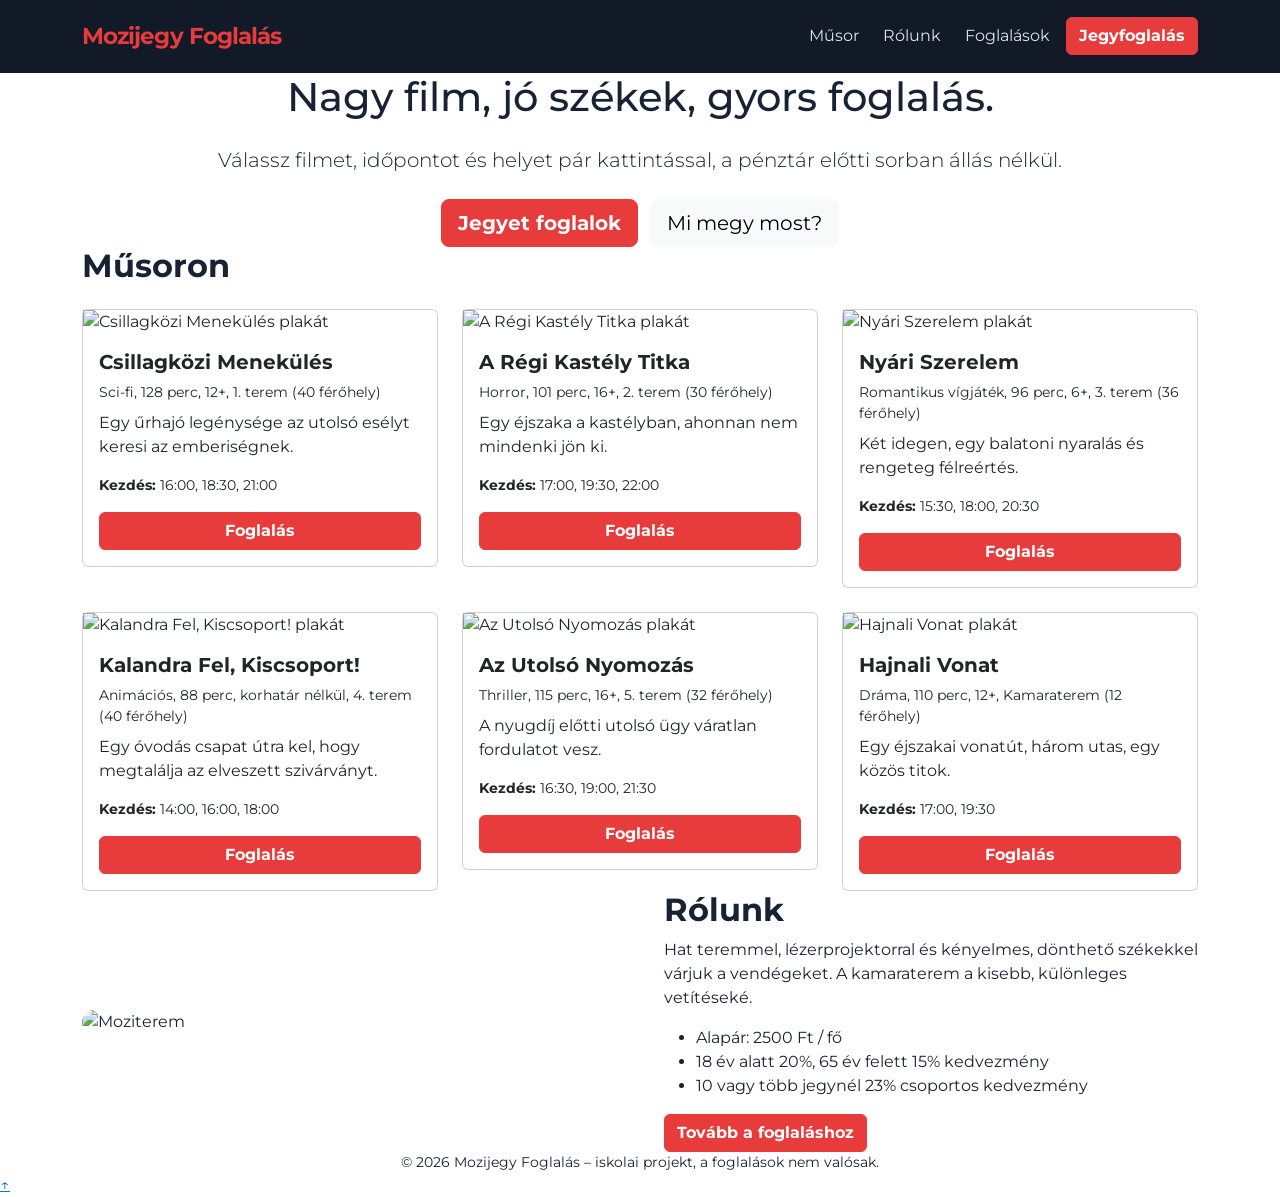
==== index.html @ e31a3217 "10.06 HTML" ====
<!DOCTYPE html>
<html lang="hu">

<head>
  <meta charset="UTF-8">
  <meta name="viewport" content="width=device-width, initial-scale=1.0">
  <title>Mozijegy – Főoldal</title>
  <link href="https://cdn.jsdelivr.net/npm/bootstrap@5.3.8/dist/css/bootstrap.min.css" rel="stylesheet"
    integrity="sha384-sRIl4kxILFvY47J16cr9ZwB07vP4J8+LH7qKQnuqkuIAvNWLzeN8tE5YBujZqJLB" crossorigin="anonymous">
  <link rel="stylesheet" href="urlap.css">
  <link rel="stylesheet" href="stilus.css">
</head>

<body>
  <nav class="navbar navbar-expand-md navbar-dark sticky-top">
    <div class="container">
      <a class="navbar-brand fw-bold" href="index.html"><span>Mozijegy Foglalás</span></a>
      <button class="navbar-toggler" type="button" data-bs-toggle="collapse" data-bs-target="#menu"
        aria-controls="menu" aria-expanded="false" aria-label="Menü megnyitása">
        <span class="navbar-toggler-icon"></span>
      </button>
      <div class="collapse navbar-collapse" id="menu">
        <ul class="navbar-nav ms-auto align-items-md-center gap-md-2">
        <li class="nav-item"><a class="nav-link" href="#musor">Műsor</a></li>
        <li class="nav-item"><a class="nav-link" href="#rolunk">Rólunk</a></li>
        <li class="nav-item"><a class="nav-link" href="foglalasok.html">Foglalások</a></li>
        <li class="nav-item"><a class="btn btn-primary" href="urlap.html">Jegyfoglalás</a></li>
        </ul>
      </div>
    </div>
  </nav>

  <header class="hero text-center">
    <div class="container">
      <h1>Nagy film, jó székek, gyors foglalás.</h1>
      <p class="lead my-4">Válassz filmet, időpontot és helyet pár kattintással, a pénztár előtti sorban állás nélkül.</p>
      <a class="btn btn-primary btn-lg me-2" href="urlap.html">Jegyet foglalok</a>
      <a class="btn btn-light btn-lg" href="#musor">Mi megy most?</a>
    </div>
  </header>

  <section id="musor" class="section-pad sotet-szekcio">
    <div class="container">
      <h2 class="fw-bold mb-4">Műsoron</h2>
      <div class="row g-4" id="filmek"></div>
    </div>
  </section>

  <section id="rolunk" class="section-pad vilagos-szekcio">
    <div class="container">
      <div class="row align-items-center g-5">
        <div class="col-md-6">
          <img class="img-fluid rounded-4" src="https://placehold.co/700x450/182235/ffffff?text=Moziterem" alt="Moziterem">
        </div>
        <div class="col-md-6">
          <h2 class="fw-bold">Rólunk</h2>
          <p>Hat teremmel, lézerprojektorral és kényelmes, dönthető székekkel várjuk a vendégeket. A kamaraterem a kisebb, különleges vetítéseké.</p>
          <ul>
            <li>Alapár: 2500 Ft / fő</li>
            <li>18 év alatt 20%, 65 év felett 15% kedvezmény</li>
            <li>10 vagy több jegynél 23% csoportos kedvezmény</li>
          </ul>
          <a class="btn btn-primary" href="urlap.html">Tovább a foglaláshoz</a>
        </div>
      </div>
    </div>
  </section>

  <footer>
    <div class="container text-center small">© 2026 Mozijegy Foglalás – iskolai projekt, a foglalások nem valósak.</div>
  </footer>

  <a id="felGomb" href="#" aria-label="Az oldal tetejére">&uarr;</a>

  <script>
    const felGomb = document.getElementById("felGomb");
    window.addEventListener("scroll", () => felGomb.classList.toggle("latszik", window.scrollY > 300));

    fetch("filmek.json")
      .then((r) => r.json())
      .then((filmek) => {
        document.getElementById("filmek").innerHTML = filmek.map((f) => `
          <div class="col-sm-6 col-lg-4">
            <div class="card film-card">
              <img src="${f.kep}" alt="${f.cim} plakát">
              <div class="card-body">
                <h5 class="fw-bold">${f.cim}</h5>
                <p class="small text-sotet mb-2">${f.mufaj}, ${f.hossz} perc, ${f.korhatar ? f.korhatar + "+" : "korhatár nélkül"}, ${f.terem} (${f.sorok * f.oszlopok} férőhely)</p>
                <p>${f.leiras}</p>
                <p class="small mb-3"><b>Kezdés:</b> ${f.idopontok.join(", ")}</p>
                <a class="btn btn-primary w-100" href="urlap.html?film=${f.id}">Foglalás</a>
              </div>
            </div>
          </div>`).join("");
      })
      .catch(() => {
        document.getElementById("filmek").innerHTML =
          '<div class="alert alert-danger">A műsor nem tölthető be. Nyisd meg helyi szerverrel (pl. VS Code Live Server).</div>';
      });
  </script>
  <script src="https://cdn.jsdelivr.net/npm/bootstrap@5.3.8/dist/js/bootstrap.bundle.min.js"></script>
</body>

</html>
---- urlap.css ----
@import url('https://fonts.googleapis.com/css2?family=Montserrat:wght@400;500;600;700;800&display=swap');


*{
    box-sizing:border-box
}
.form-page {
    background: #f4f6f9;
}

.form-wrapper,
.results-wrapper {
    padding: 70px 0 100px;
    min-height: calc(100vh - 130px);
}

.form-header {
    margin-bottom: 35px
}

.form-header h1 {
    font-size: 57px;
    font-weight: 800;
    letter-spacing: -.05em
}


.form-card {
    background: #fff;
    border-radius: 20px;
    padding: 35px;
    max-width: 900px;
    margin: auto;
    box-shadow: 0 15px 50px rgba(20, 30, 50, .08)
}

.form-label {
    font-weight: 700
}

.form-control,
.form-select {
    padding: 12px 14px;
    border-radius: 10px
}

.form-control:focus,
.form-select:focus {
    border-color: #e83b3b;

}

.btn-primary {
    background: #e83b3b;
    border-color: #e83b3b;
    font-weight: 700
}

.btn-primary:hover {
    background: #c92d2d;
    border-color: #c92d2d;
    transform: translateY(-2px)
}


html {
    scroll-behavior: smooth
}

body {
    font-family:Montserrat, Arial, Helvetica, sans-serif;
    color: #182235;
    margin: 0;
    background: #fff
}

.navbar {
    background: rgba(11, 18, 32, .97);
    padding: 14px 0
}

.navbar-brand {
    font-size: 1.45rem;
    letter-spacing: -.04em
}

.navbar-brand span {
    color: #e83b3b
}

.nav-link {
    color: #dce3ef
}

.nav-link:hover {
    color: #fff
}

/* Ezt kell a Javascripthez: */
.rejtett {
    display: none;
}


/* Responsivity */
@media (max-width: 992px) {
    .form-card {
        max-width: 95%;
    }
}
@media (max-width: 768px) {
    .form-header h1 {
        font-size: 36px;
    }

    .form-card {
        padding: 20px;
    }

    .form-wrapper,
    .results-wrapper {
        padding: 40px 0 60px;
    }
}
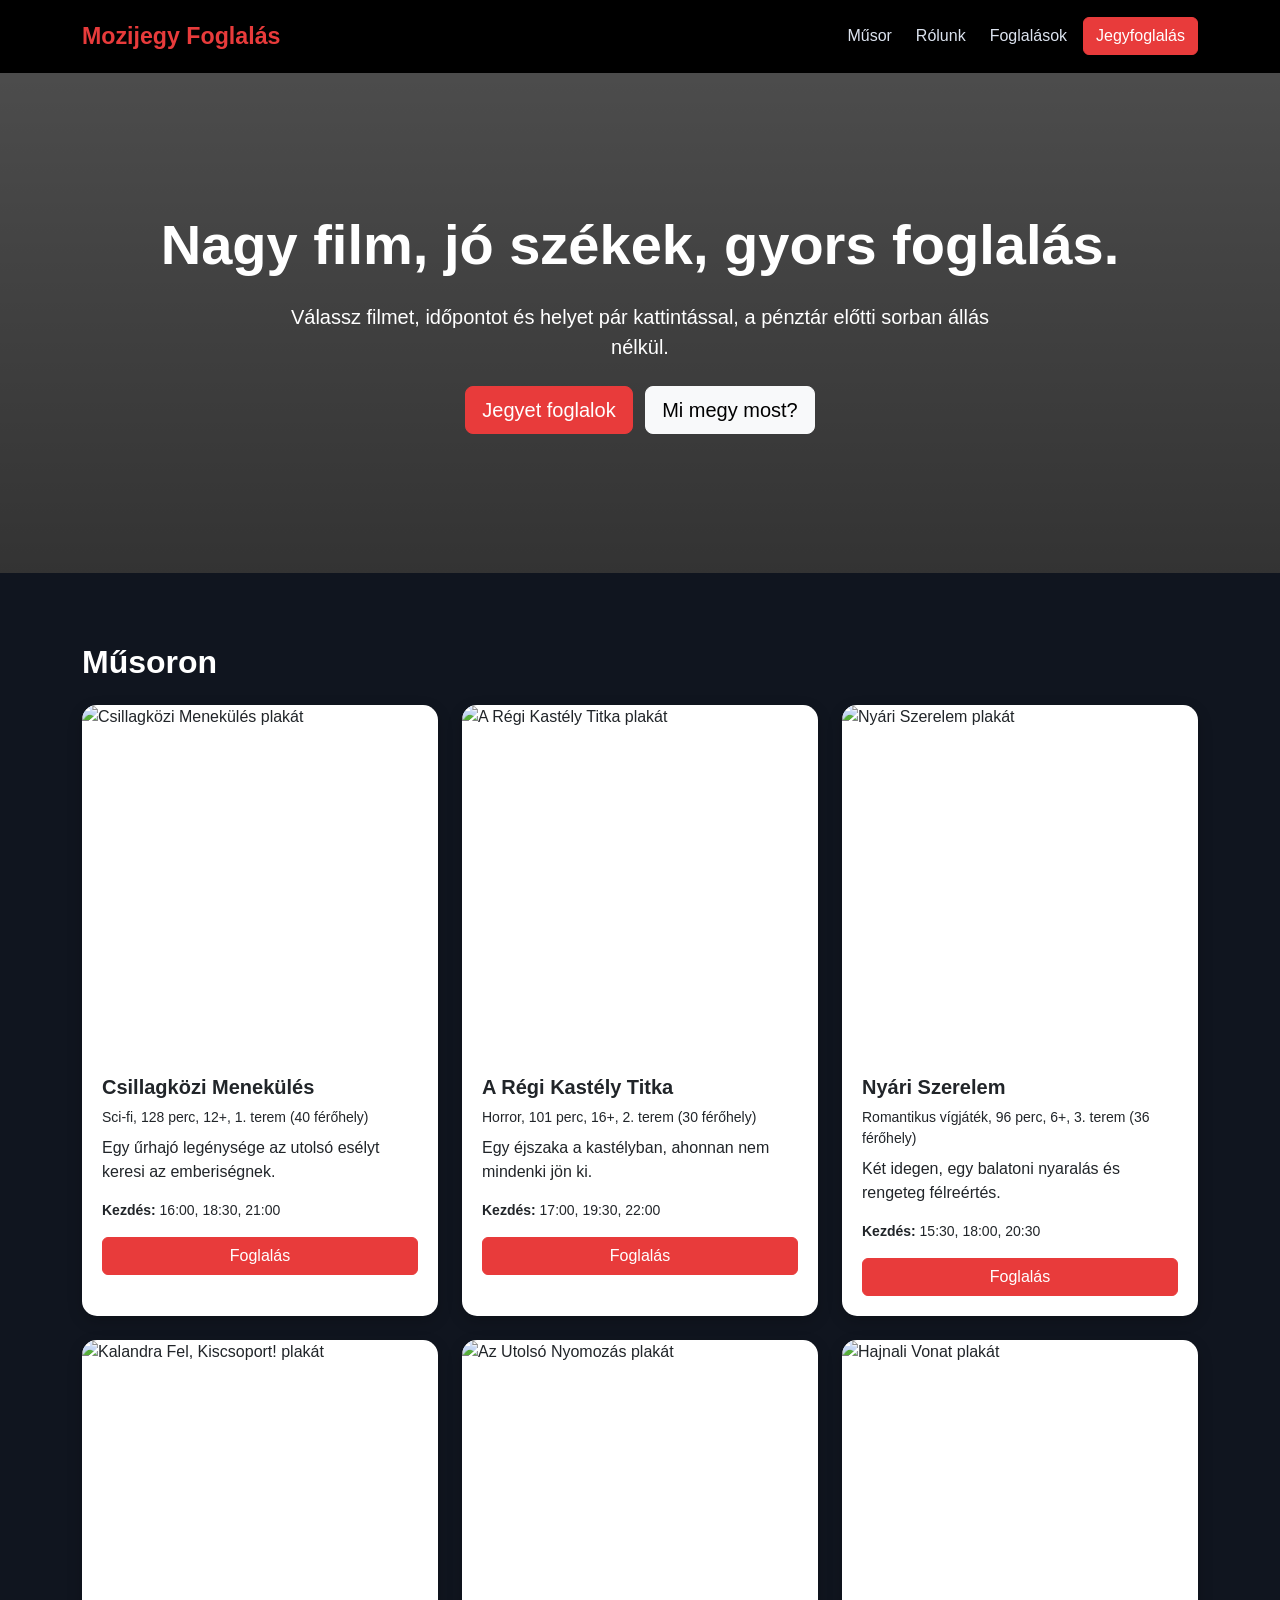
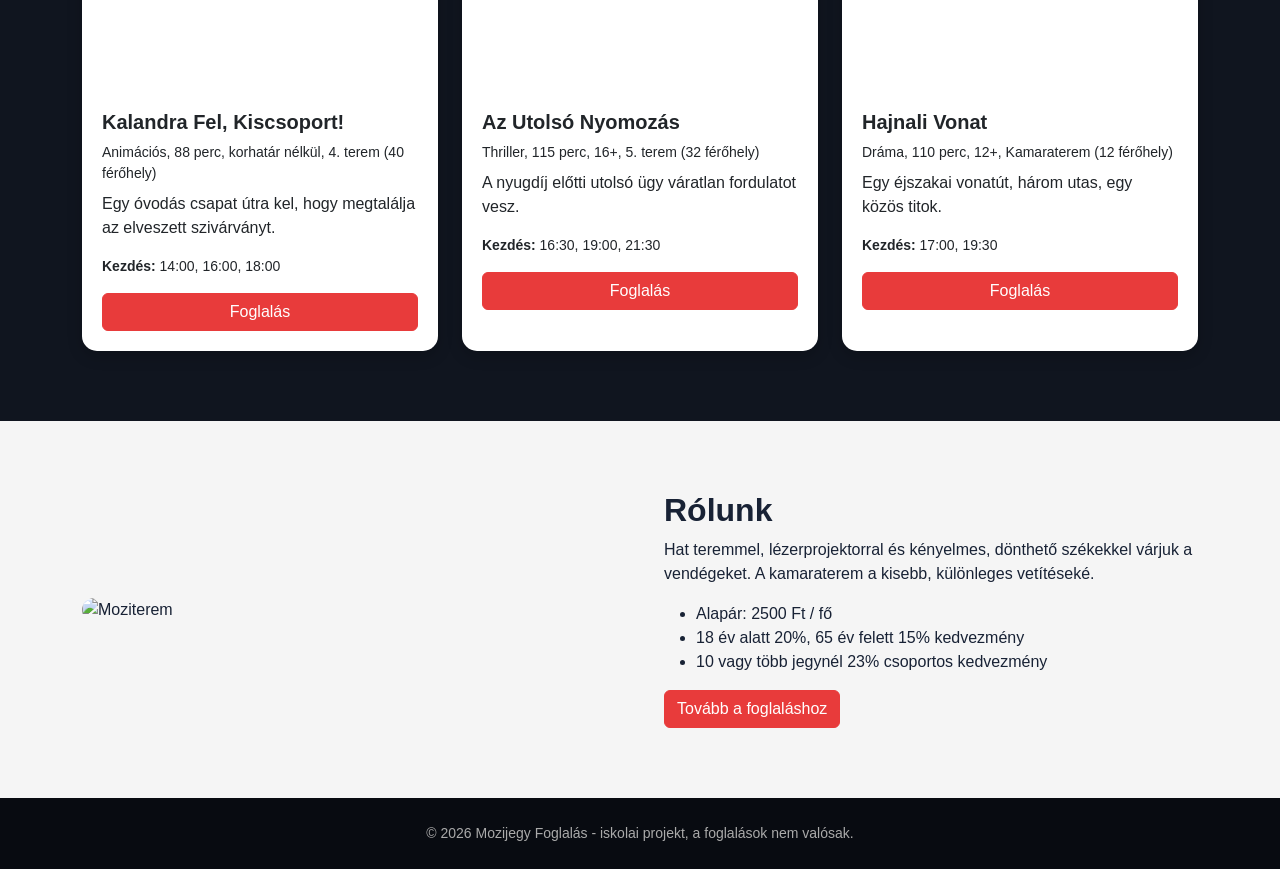
==== commit cd3fdd81: "10-08 Főoldal css-e megvan" ====
--- a/index.html
+++ b/index.html
@@ -4,11 +4,11 @@
 <head>
   <meta charset="UTF-8">
   <meta name="viewport" content="width=device-width, initial-scale=1.0">
-  <title>Mozijegy – Főoldal</title>
+  <title>Mozijegy - Főoldal</title>
   <link href="https://cdn.jsdelivr.net/npm/bootstrap@5.3.8/dist/css/bootstrap.min.css" rel="stylesheet"
     integrity="sha384-sRIl4kxILFvY47J16cr9ZwB07vP4J8+LH7qKQnuqkuIAvNWLzeN8tE5YBujZqJLB" crossorigin="anonymous">
-  <link rel="stylesheet" href="urlap.css">
-  <link rel="stylesheet" href="stilus.css">
+  <link rel="stylesheet" href="index.css">
+  <script src="https://cdn.jsdelivr.net/npm/bootstrap@5.3.8/dist/js/bootstrap.bundle.min.js"></script>
 </head>
 
 <body>
@@ -30,7 +30,7 @@
     </div>
   </nav>
 
-  <header class="hero text-center">
+  <header class="mozi text-center">
     <div class="container">
       <h1>Nagy film, jó székek, gyors foglalás.</h1>
       <p class="lead my-4">Válassz filmet, időpontot és helyet pár kattintással, a pénztár előtti sorban állás nélkül.</p>
@@ -50,7 +50,7 @@
     <div class="container">
       <div class="row align-items-center g-5">
         <div class="col-md-6">
-          <img class="img-fluid rounded-4" src="https://placehold.co/700x450/182235/ffffff?text=Moziterem" alt="Moziterem">
+          <img class="img-fluid rounded-4" src="Moziterem.jpg" alt="Moziterem">
         </div>
         <div class="col-md-6">
           <h2 class="fw-bold">Rólunk</h2>
@@ -67,10 +67,10 @@
   </section>
 
   <footer>
-    <div class="container text-center small">© 2026 Mozijegy Foglalás – iskolai projekt, a foglalások nem valósak.</div>
+    <div class="container text-center small">© 2026 Mozijegy Foglalás - iskolai projekt, a foglalások nem valósak.</div>
   </footer>
 
-  <a id="felGomb" href="#" aria-label="Az oldal tetejére">&uarr;</a>
+  <a id="felGomb" href="#" aria-label="Az oldal tetejére"></a>
 
   <script>
     const felGomb = document.getElementById("felGomb");
@@ -98,7 +98,6 @@
           '<div class="alert alert-danger">A műsor nem tölthető be. Nyisd meg helyi szerverrel (pl. VS Code Live Server).</div>';
       });
   </script>
-  <script src="https://cdn.jsdelivr.net/npm/bootstrap@5.3.8/dist/js/bootstrap.bundle.min.js"></script>
 </body>
 
 </html>
--- a/index.css
+++ b/index.css
@@ -0,0 +1,145 @@
+body {
+    font-family: Montserrat, Arial, Helvetica, sans-serif;
+    color: #182235;
+    margin: 0;
+    background: #fff;
+}
+
+html {
+    scroll-behavior: smooth;
+}
+
+.navbar {
+    background: #000;
+    padding: 14px 0;
+}
+
+.navbar-brand {
+    font-size: 1.45rem;
+}
+
+.navbar-brand span {
+    color: #e83b3b;
+}
+
+.nav-link {
+    color: #dce3ef;
+}
+
+.nav-link:hover {
+    color: #fff;
+}
+
+.btn-primary {
+    background: #e83b3b;
+    border-color: #e83b3b;
+}
+
+.btn-primary:hover {
+    background: #c92f2f;
+    border-color: #c92f2f;
+}
+
+.mozi {
+    min-height: 500px;
+    display: flex;
+    align-items: center;
+    color: white;
+    background: linear-gradient(rgba(0, 0, 0, 0.7), rgba(0, 0, 0, 0.8)), url("Moziterem.jpg") center/cover;
+}
+
+.mozi h1 {
+    font-size: 3.5rem;
+    font-weight: bold;
+}
+
+.mozi .lead {
+    max-width: 750px;
+    margin: 20px auto;
+}
+
+.section-pad {
+    padding: 70px 0;
+}
+
+.sotet-szekcio {
+    background: #10151f;
+    color: white;
+}
+
+.vilagos-szekcio {
+    background: #f5f5f5;
+}
+
+.film-card {
+    height: 100%;
+    border: none;
+    border-radius: 15px;
+    overflow: hidden;
+    box-shadow: 0 5px 15px rgba(0, 0, 0, 0.2);
+}
+
+.film-card:hover {
+    transform: translateY(-5px);
+}
+
+.film-card img {
+    width: 100%;
+    height: 350px;
+    object-fit: cover;
+}
+
+.film-card .card-body {
+    padding: 20px;
+}
+
+
+.vilagos-szekcio img {
+    width: 100%;
+}
+
+footer {
+    background: #080b11;
+    color: #aaa;
+    padding: 25px 0;
+}
+
+#felGomb {
+    position: fixed;
+    right: 20px;
+    bottom: 20px;
+    width: 45px;
+    height: 45px;
+    background: #e83b3b;
+    color: white;
+    text-decoration: none;
+    border-radius: 50%;
+    display: flex;
+    justify-content: center;
+    align-items: center;
+    opacity: 0;
+    visibility: hidden;
+}
+
+#felGomb.latszik {
+    opacity: 1;
+    visibility: visible;
+}
+
+@media (max-width: 768px) {
+    .mozi {
+        min-height: 450px;
+    }
+
+    .mozi h1 {
+        font-size: 2.3rem;
+    }
+
+    .section-pad {
+        padding: 50px 0;
+    }
+
+    .film-card img {
+        height: 300px;
+    }
+}
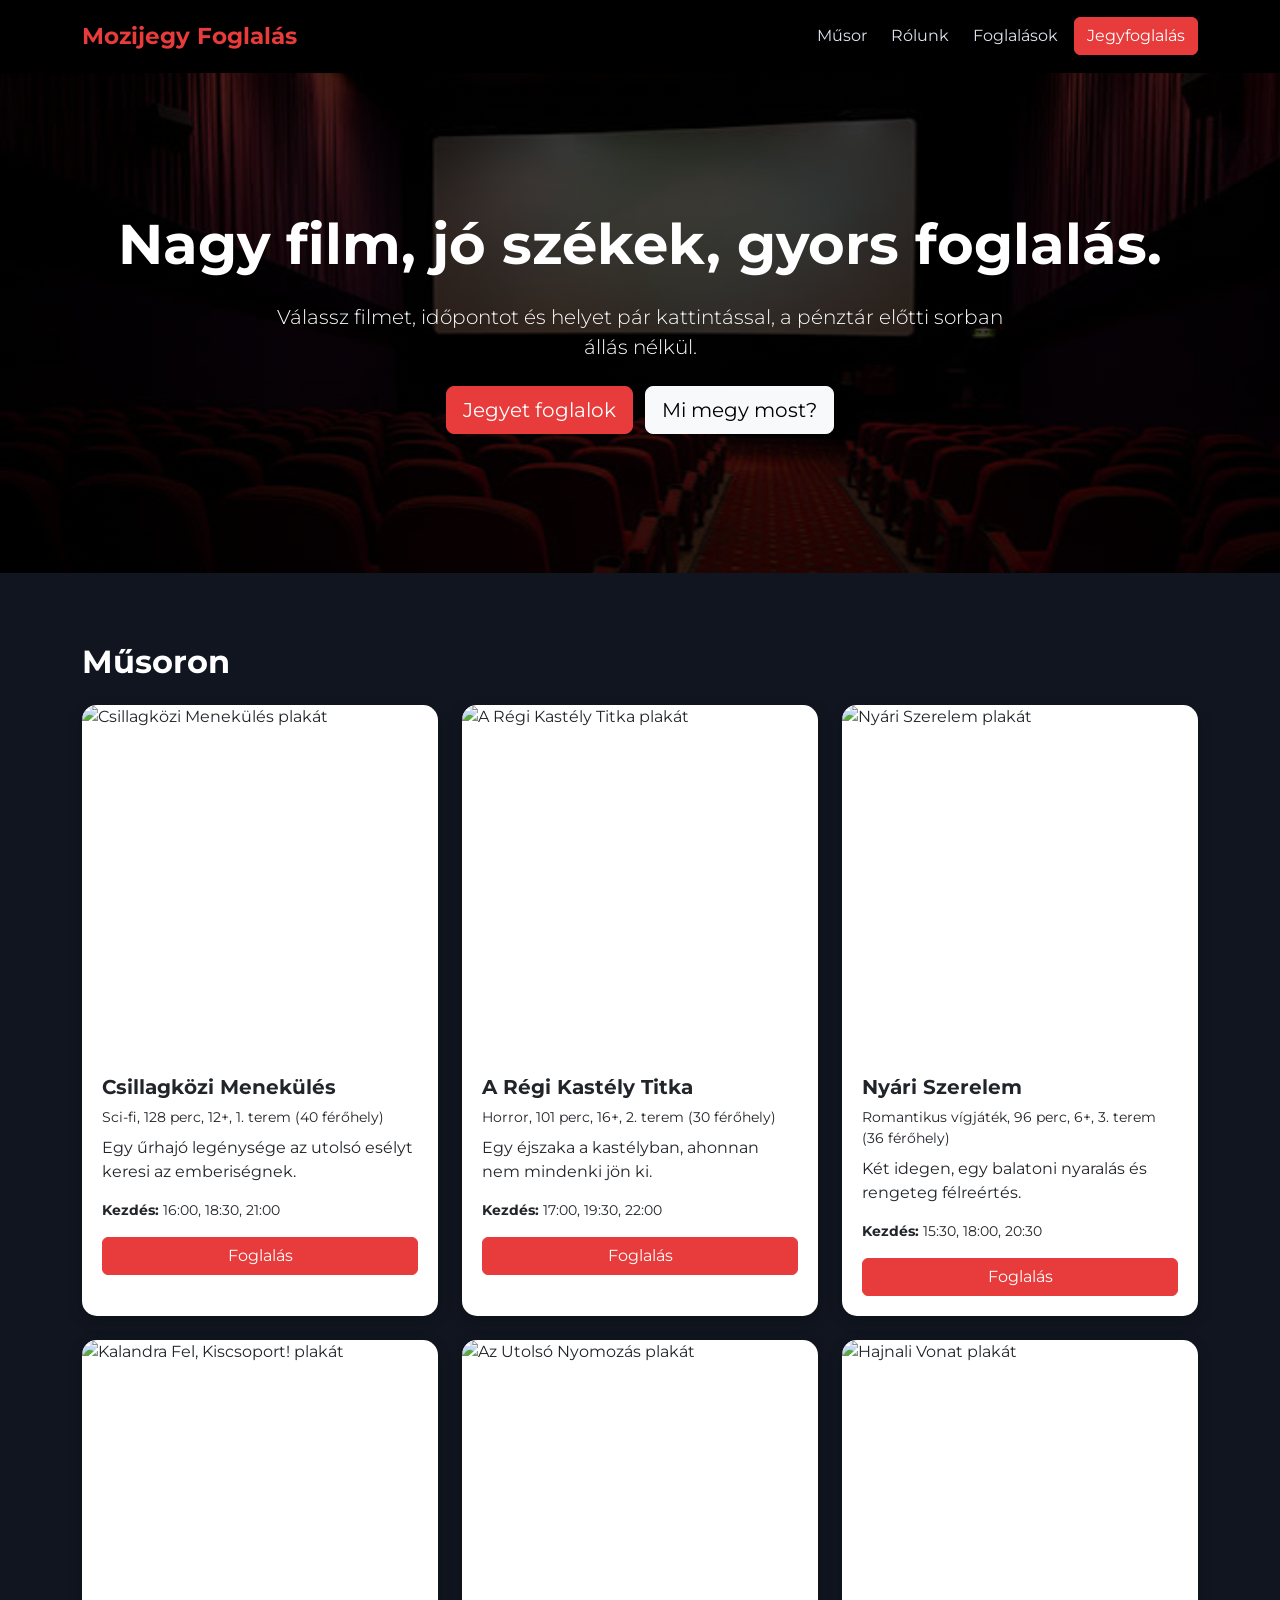
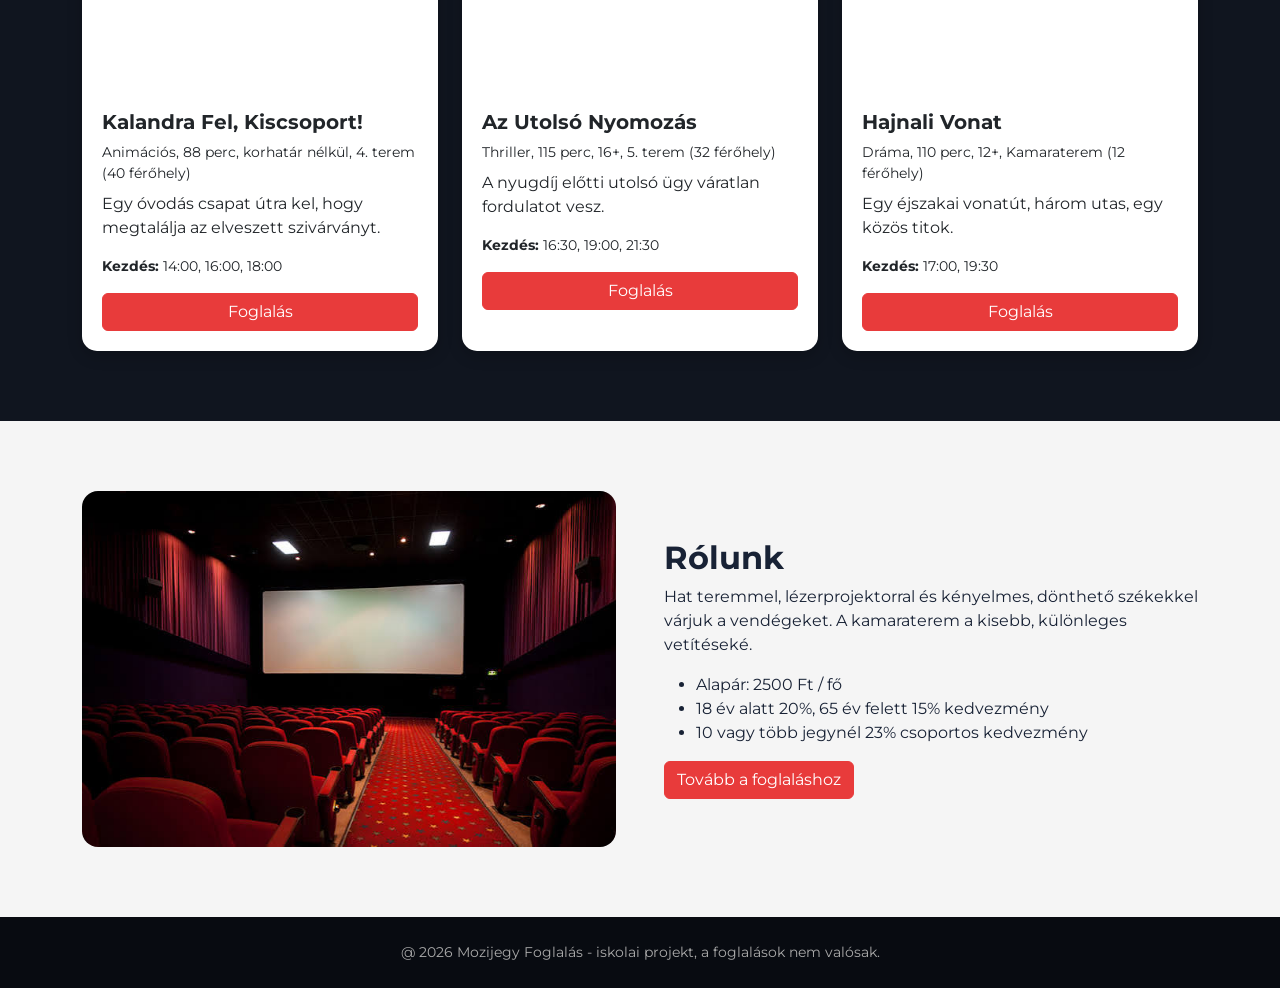
==== commit c31f1f63: "10-09 Foglalások HTML" ====
--- a/index.html
+++ b/index.html
@@ -15,16 +15,16 @@
   <nav class="navbar navbar-expand-md navbar-dark sticky-top">
     <div class="container">
       <a class="navbar-brand fw-bold" href="index.html"><span>Mozijegy Foglalás</span></a>
-      <button class="navbar-toggler" type="button" data-bs-toggle="collapse" data-bs-target="#menu"
-        aria-controls="menu" aria-expanded="false" aria-label="Menü megnyitása">
+      <button class="navbar-toggler" type="button" data-bs-toggle="collapse" data-bs-target="#menu" aria-controls="menu"
+        aria-expanded="false" aria-label="Menü megnyitása">
         <span class="navbar-toggler-icon"></span>
       </button>
       <div class="collapse navbar-collapse" id="menu">
         <ul class="navbar-nav ms-auto align-items-md-center gap-md-2">
-        <li class="nav-item"><a class="nav-link" href="#musor">Műsor</a></li>
-        <li class="nav-item"><a class="nav-link" href="#rolunk">Rólunk</a></li>
-        <li class="nav-item"><a class="nav-link" href="foglalasok.html">Foglalások</a></li>
-        <li class="nav-item"><a class="btn btn-primary" href="urlap.html">Jegyfoglalás</a></li>
+          <li class="nav-item"><a class="nav-link" href="#musor">Műsor</a></li>
+          <li class="nav-item"><a class="nav-link" href="#rolunk">Rólunk</a></li>
+          <li class="nav-item"><a class="nav-link" href="foglalasok.html">Foglalások</a></li>
+          <li class="nav-item"><a class="btn btn-primary" href="urlap.html">Jegyfoglalás</a></li>
         </ul>
       </div>
     </div>
@@ -33,7 +33,8 @@
   <header class="mozi text-center">
     <div class="container">
       <h1>Nagy film, jó székek, gyors foglalás.</h1>
-      <p class="lead my-4">Válassz filmet, időpontot és helyet pár kattintással, a pénztár előtti sorban állás nélkül.</p>
+      <p class="lead my-4">Válassz filmet, időpontot és helyet pár kattintással, a pénztár előtti sorban állás nélkül.
+      </p>
       <a class="btn btn-primary btn-lg me-2" href="urlap.html">Jegyet foglalok</a>
       <a class="btn btn-light btn-lg" href="#musor">Mi megy most?</a>
     </div>
@@ -50,11 +51,12 @@
     <div class="container">
       <div class="row align-items-center g-5">
         <div class="col-md-6">
-          <img class="img-fluid rounded-4" src="Moziterem.jpg" alt="Moziterem">
+          <img class="img-fluid rounded-4" src="/Képek/Moziterem.jpg" alt="Moziterem">
         </div>
         <div class="col-md-6">
           <h2 class="fw-bold">Rólunk</h2>
-          <p>Hat teremmel, lézerprojektorral és kényelmes, dönthető székekkel várjuk a vendégeket. A kamaraterem a kisebb, különleges vetítéseké.</p>
+          <p>Hat teremmel, lézerprojektorral és kényelmes, dönthető székekkel várjuk a vendégeket. A kamaraterem a
+            kisebb, különleges vetítéseké.</p>
           <ul>
             <li>Alapár: 2500 Ft / fő</li>
             <li>18 év alatt 20%, 65 év felett 15% kedvezmény</li>
@@ -67,10 +69,10 @@
   </section>
 
   <footer>
-    <div class="container text-center small">© 2026 Mozijegy Foglalás - iskolai projekt, a foglalások nem valósak.</div>
+    <div class="container text-center small">@ 2026 Mozijegy Foglalás - iskolai projekt, a foglalások nem valósak.</div>
   </footer>
 
-  <a id="felGomb" href="#" aria-label="Az oldal tetejére"></a>
+  <a id="felGomb" href="#" aria-label="Az oldal tetejére">&uarr;</a>
 
   <script>
     const felGomb = document.getElementById("felGomb");
@@ -100,4 +102,4 @@
   </script>
 </body>
 
-</html>
+</html>
--- a/index.css
+++ b/index.css
@@ -1,3 +1,5 @@
+@import url('https://fonts.googleapis.com/css2?family=Montserrat:wght@400;500;600;700;800&display=swap');
+
 body {
     font-family: Montserrat, Arial, Helvetica, sans-serif;
     color: #182235;
@@ -45,7 +47,7 @@
     display: flex;
     align-items: center;
     color: white;
-    background: linear-gradient(rgba(0, 0, 0, 0.7), rgba(0, 0, 0, 0.8)), url("Moziterem.jpg") center/cover;
+    background: linear-gradient(rgba(0, 0, 0, 0.7), rgba(0, 0, 0, 0.8)), url(/Képek/Moziterem.jpg) center/cover;
 }
 
 .mozi h1 {
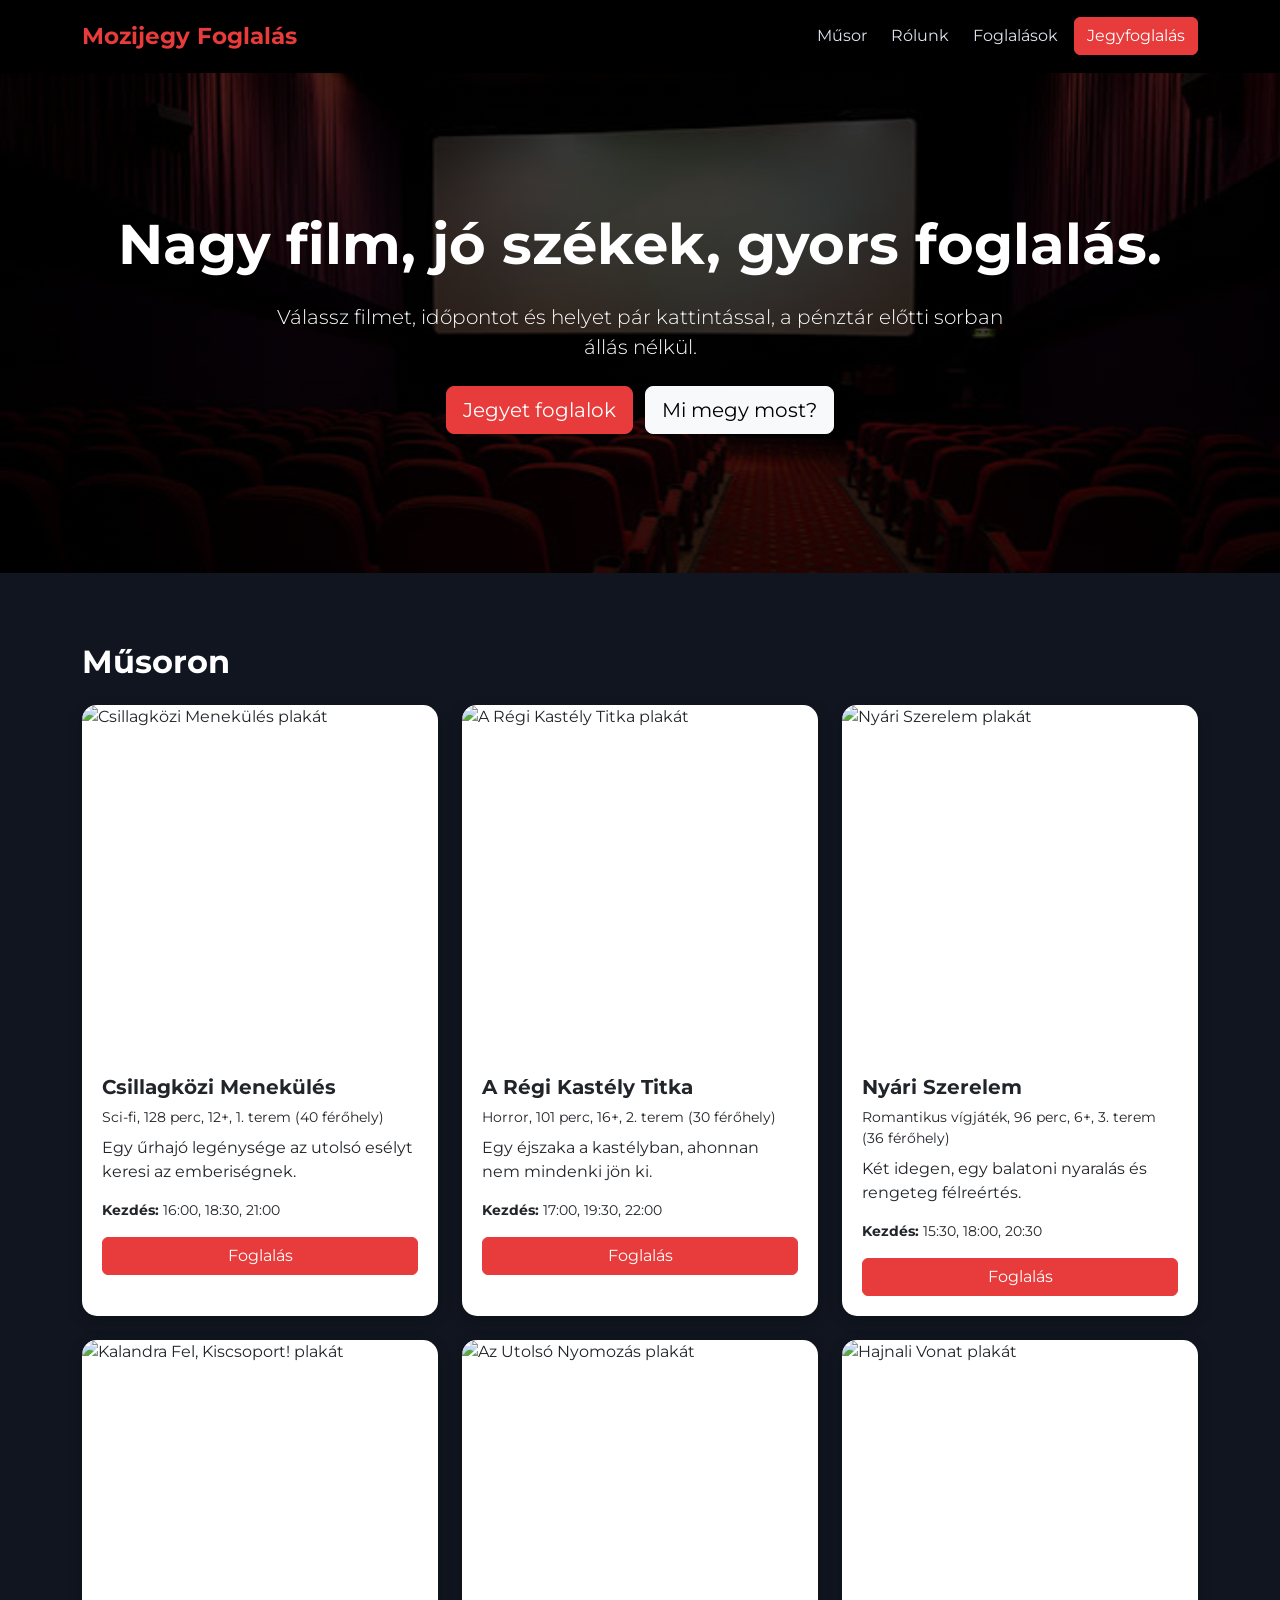
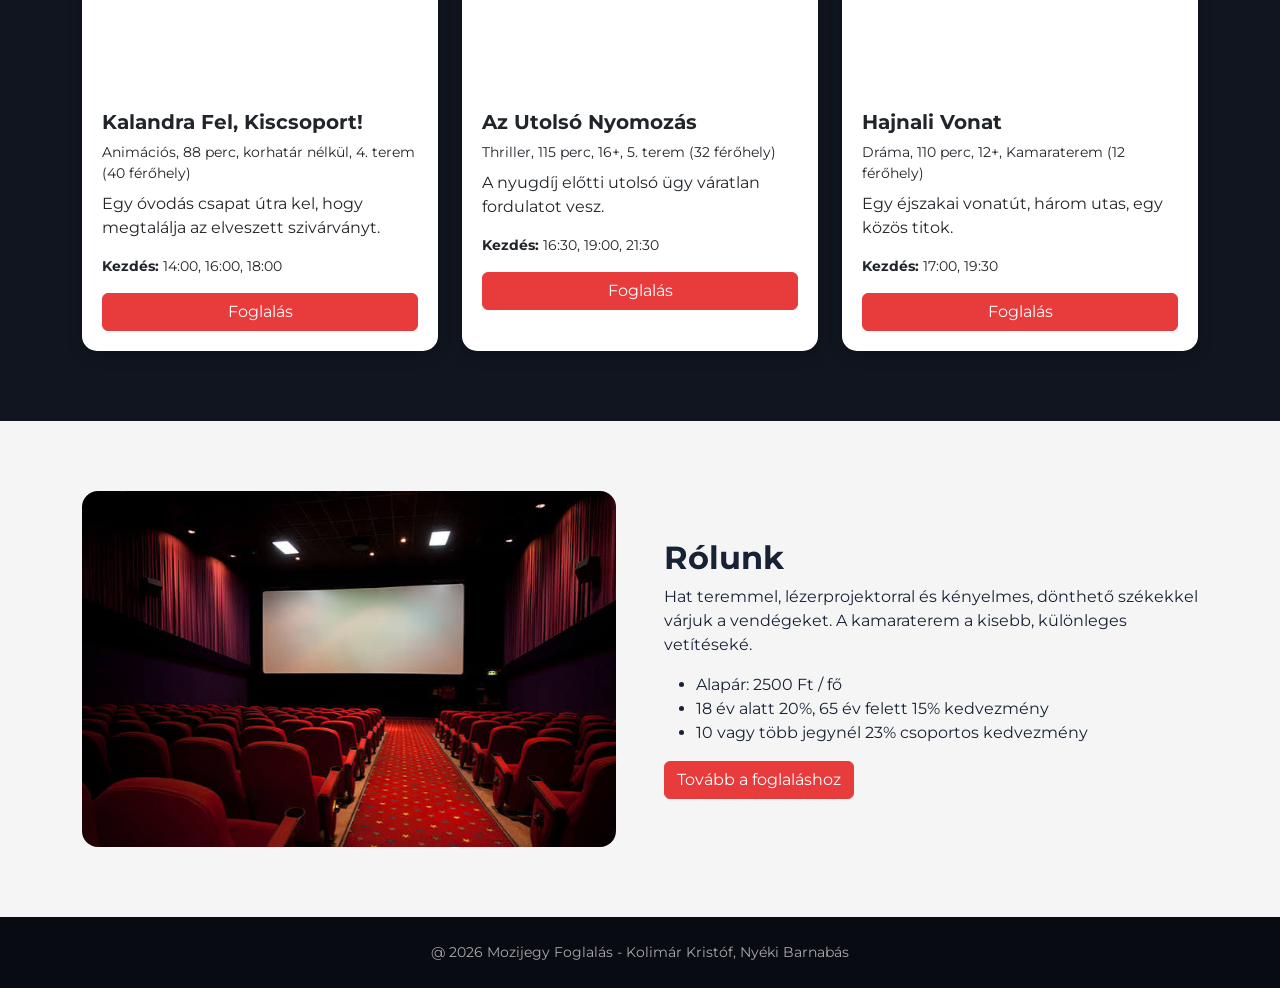
==== commit ebba1aa5: "10-10 JSON validálás" ====
--- a/index.html
+++ b/index.html
@@ -69,7 +69,7 @@
   </section>
 
   <footer>
-    <div class="container text-center small">@ 2026 Mozijegy Foglalás - iskolai projekt, a foglalások nem valósak.</div>
+    <div class="container text-center small">@ 2026 Mozijegy Foglalás - Kolimár Kristóf, Nyéki Barnabás</div>
   </footer>
 
   <a id="felGomb" href="#" aria-label="Az oldal tetejére">&uarr;</a>
